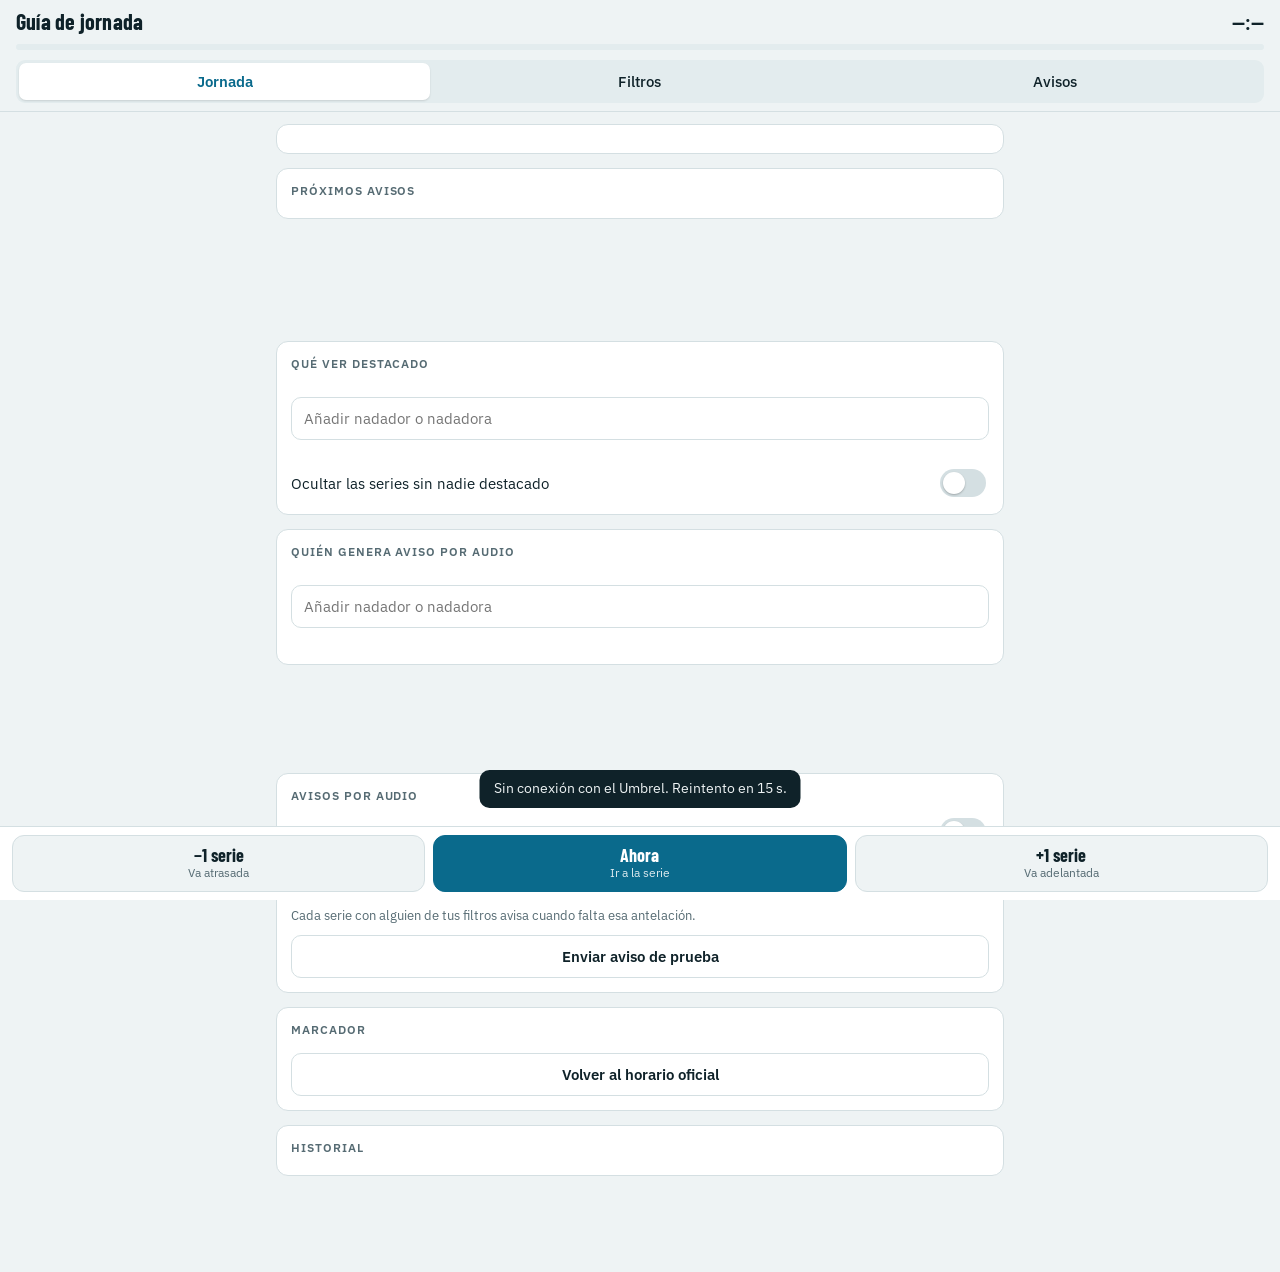
==== marionuevo-guia-natacion/www/index.html @ 73f579c2 "Add Guía de jornada app: live swim meet timeline with spoken alerts via Home Assistant Co-Authored-B" ====
<!doctype html>
<html lang="es">
<head>
<meta charset="utf-8">
<meta name="viewport" content="width=device-width,initial-scale=1,viewport-fit=cover">
<meta name="apple-mobile-web-app-capable" content="yes">
<meta name="theme-color" content="#0a6a8c">
<title>Guía de jornada</title>
<link rel="preconnect" href="https://fonts.googleapis.com">
<link rel="preconnect" href="https://fonts.gstatic.com" crossorigin>
<link rel="stylesheet" href="https://fonts.googleapis.com/css2?family=Barlow+Condensed:wght@500;600;700&family=IBM+Plex+Sans:wght@400;500;600&display=swap">
<style>
/* Línea de tiempo vertical de la jornada; arriba lo que nada ahora, abajo los mandos a mano del pulgar */
:root{
  --bg:#eef3f4; --surface:#ffffff; --ink:#0f2229; --muted:#566b73; --line:#d4dfe2; --chip:#e3ecee;
  --accent:#0a6a8c; --accent-ink:#ffffff;
  --hija:#b97f00; --hija-soft:#fff1c7; --hija-ink:#5c3f00;
  --club:#0d7a5f; --club-soft:#d6efe6; --club-ink:#0a4a3a;
  --filtro:#5a4bc2; --filtro-soft:#e6e3fa; --filtro-ink:#2f2580;
  --now:#c8412c; --now-soft:#fbe3de;
  --display:"Barlow Condensed","Arial Narrow",system-ui,sans-serif;
  --body:"IBM Plex Sans",system-ui,-apple-system,"Segoe UI",sans-serif;
  color-scheme:light;
}
@media (prefers-color-scheme:dark){:root{
  --bg:#0b1619; --surface:#122227; --ink:#e4eef0; --muted:#8ea3aa; --line:#22383e; --chip:#1a2e34;
  --accent:#55b9dc; --accent-ink:#06171d;
  --hija:#f2b632; --hija-soft:#3a2c08; --hija-ink:#ffe3a3;
  --club:#3ccf9f; --club-soft:#0f3a2e; --club-ink:#b5f0dc;
  --filtro:#a99bff; --filtro-soft:#272152; --filtro-ink:#dcd6ff;
  --now:#ff6b55; --now-soft:#3d1a14; color-scheme:dark}}
*{box-sizing:border-box}
html,body{margin:0;background:var(--bg);color:var(--ink);font:15px/1.4 var(--body);-webkit-text-size-adjust:100%}
button{font:inherit;color:inherit}
button:focus-visible,input:focus-visible{outline:2px solid var(--accent);outline-offset:2px}
.num{font-variant-numeric:tabular-nums}

header{position:sticky;top:0;z-index:5;background:var(--bg);
  padding:calc(env(safe-area-inset-top,0px) + 10px) max(16px,env(safe-area-inset-right,0px)) 8px max(16px,env(safe-area-inset-left,0px));
  border-bottom:1px solid var(--line)}
.top{display:flex;justify-content:space-between;align-items:baseline;gap:12px}
.top h1{font:700 22px/1 var(--display);margin:0;letter-spacing:.01em}
.clock{font:600 22px/1 var(--display);font-variant-numeric:tabular-nums}
.sub{display:flex;gap:8px;align-items:center;margin-top:4px;color:var(--muted);font-size:13px;flex-wrap:wrap}
.sim{font:600 11px var(--body);letter-spacing:.06em;text-transform:uppercase;border:1px solid var(--hija);color:var(--hija);border-radius:4px;padding:1px 6px}
.prog{height:6px;border-radius:3px;background:var(--chip);margin-top:8px;overflow:hidden}
.prog i{display:block;height:100%;background:var(--accent);width:0}
.tabs{display:grid;grid-template-columns:repeat(3,1fr);gap:4px;margin-top:10px;background:var(--chip);border-radius:9px;padding:3px}
.tabs button{border:0;background:transparent;padding:8px 0;border-radius:7px;font-weight:500;cursor:pointer}
.tabs button[aria-selected=true]{background:var(--surface);color:var(--accent);font-weight:600;box-shadow:0 1px 2px rgba(0,0,0,.12)}

main{padding:12px max(16px,env(safe-area-inset-right,0px)) calc(96px + env(safe-area-inset-bottom,0px)) max(16px,env(safe-area-inset-left,0px));
  max-width:760px;margin:0 auto;display:grid;gap:14px}
.card{background:var(--surface);border:1px solid var(--line);border-radius:12px;padding:14px}
.label{font:600 12px var(--body);letter-spacing:.08em;text-transform:uppercase;color:var(--muted);margin:0 0 6px}
.now-title{font:700 26px/1.05 var(--display);margin:0}
.now-meta{color:var(--muted);margin-top:2px}
.delay{margin-top:10px;display:flex;gap:10px;align-items:center;justify-content:space-between;flex-wrap:wrap;font-size:14px}
.delay b{font-weight:600}
.link{background:none;border:0;color:var(--accent);padding:0;cursor:pointer;font-weight:500}

.lanes{display:grid;grid-template-columns:repeat(6,minmax(0,1fr));gap:4px;margin-top:10px}
.lane{border-radius:7px;background:var(--chip);padding:5px 4px 6px;min-width:0;text-align:center}
.lane .n{display:block;font:700 13px/1 var(--display);color:var(--muted)}
.lane .who{display:block;font-size:11.5px;line-height:1.2;margin-top:3px;white-space:nowrap;overflow:hidden;text-overflow:ellipsis}
.lane.empty .who{color:var(--muted)}
.lane.hija{background:var(--hija-soft);color:var(--hija-ink);box-shadow:inset 0 0 0 2px var(--hija)}
.lane.club{background:var(--club-soft);color:var(--club-ink)}
.lane.filtro{background:var(--filtro-soft);color:var(--filtro-ink)}
.lane.hija .n,.lane.club .n,.lane.filtro .n{color:inherit}

.next{display:grid;gap:6px}
.nx{display:grid;grid-template-columns:auto 1fr auto;gap:10px;align-items:center;padding:8px 10px;border-radius:9px;background:var(--chip);border:0;text-align:left;cursor:pointer;width:100%}
.nx .eta{font:700 20px/1 var(--display);font-variant-numeric:tabular-nums;min-width:52px}
.nx .what{min-width:0}
.nx .what b{display:block;font-weight:600}
.nx .what span{display:block;color:var(--muted);font-size:13px;white-space:nowrap;overflow:hidden;text-overflow:ellipsis}
.nx .at{color:var(--muted);font-size:13px}
.nx.hija{background:var(--hija-soft);color:var(--hija-ink)}
.nx.hija .what span,.nx.hija .at{color:inherit;opacity:.8}

.event{background:var(--surface);border:1px solid var(--line);border-radius:12px;overflow:hidden}
.ev-head{display:flex;justify-content:space-between;align-items:baseline;gap:10px;padding:10px 12px;border-bottom:1px solid var(--line)}
.ev-head h3{margin:0;font:700 19px/1.1 var(--display)}
.ev-head h3 .p{color:var(--accent);margin-right:6px}
.ev-head .t{color:var(--muted);font-size:13px;white-space:nowrap}
.dots{display:flex;gap:4px;margin-top:3px}
.dot{font-size:11px;font-weight:600;border-radius:999px;padding:1px 7px}
.dot.hija{background:var(--hija-soft);color:var(--hija-ink)}
.dot.club{background:var(--club-soft);color:var(--club-ink)}
.dot.filtro{background:var(--filtro-soft);color:var(--filtro-ink)}
.heat{display:block;width:100%;text-align:left;border:0;background:none;padding:9px 12px;border-top:1px solid var(--line);cursor:pointer;position:relative}
.ev-body .heat:first-child,.ev-body .gap:first-child{border-top:0}
.heat .row{display:flex;justify-content:space-between;align-items:baseline;gap:8px}
.heat .hs{font:600 16px var(--display);font-variant-numeric:tabular-nums}
.heat .ht{color:var(--muted);font-size:13px;font-variant-numeric:tabular-nums}
.heat.past{opacity:.45}
.heat.current{background:var(--now-soft);box-shadow:inset 4px 0 0 var(--now)}
.pill{font:600 11px var(--body);letter-spacing:.06em;text-transform:uppercase;background:var(--now);color:#fff;border-radius:4px;padding:1px 6px;margin-left:6px;vertical-align:2px}
.bell{width:13px;height:13px;vertical-align:-1px;margin-left:5px;fill:currentColor;color:var(--muted)}
.bell.sent{color:var(--club)}
.names{margin-top:6px;display:grid;gap:2px;font-size:13.5px}
.names .h{color:var(--hija-ink);font-weight:600}
.names .c{color:var(--club-ink)}
.names .f{color:var(--filtro-ink)}
.detail{padding:0 12px 12px;border-top:0}
.detail table{width:100%;border-collapse:collapse;font-size:13.5px;font-variant-numeric:tabular-nums}
.detail td{padding:5px 4px;border-top:1px solid var(--line);vertical-align:top}
.detail td:first-child{font:700 15px var(--display);width:24px;color:var(--muted)}
.detail td.m{text-align:right;color:var(--muted);white-space:nowrap}
.detail .club{color:var(--muted);font-size:12px}
.btn{border:1px solid var(--line);background:var(--surface);border-radius:10px;padding:10px 14px;font-weight:600;cursor:pointer}
.btn.primary{background:var(--now);border-color:var(--now);color:#fff}
.btn.block{width:100%;margin-top:10px}
.gap{display:block;width:100%;text-align:left;border:0;border-top:1px solid var(--line);background:none;color:var(--muted);padding:8px 12px;font-size:13px;cursor:pointer}

.dock{position:fixed;left:0;right:0;bottom:0;z-index:6;background:var(--surface);border-top:1px solid var(--line);
  padding:8px max(12px,env(safe-area-inset-right,0px)) calc(8px + env(safe-area-inset-bottom,0px)) max(12px,env(safe-area-inset-left,0px));
  display:grid;grid-template-columns:1fr 1fr 1fr;gap:8px}
.dock button{border:1px solid var(--line);background:var(--bg);border-radius:12px;padding:10px 4px;cursor:pointer;display:grid;gap:1px;justify-items:center}
.dock b{font:700 18px/1 var(--display)}
.dock span{font-size:11.5px;color:var(--muted)}
.dock .go{background:var(--accent);border-color:var(--accent);color:var(--accent-ink)}
.dock .go span{color:var(--accent-ink);opacity:.85}

.chips{display:flex;flex-wrap:wrap;gap:6px}
.chip{border:1px solid var(--line);background:var(--surface);border-radius:999px;padding:6px 11px;font-size:13.5px;cursor:pointer}
.chip[aria-pressed=true]{background:var(--filtro);border-color:var(--filtro);color:#fff}
.chip.lock{cursor:default}
.chip.lock.hija{background:var(--hija-soft);border-color:var(--hija);color:var(--hija-ink)}
.chip.lock.club{background:var(--club-soft);border-color:var(--club);color:var(--club-ink)}
.chip small{opacity:.75;margin-left:4px}
.search{width:100%;font:inherit;border:1px solid var(--line);border-radius:10px;padding:10px 12px;background:var(--surface);color:var(--ink);margin-top:10px}
.results{display:grid;gap:2px;margin-top:6px}
.results button{border:0;background:var(--chip);border-radius:8px;padding:8px 10px;text-align:left;cursor:pointer}
.results small{color:var(--muted)}
.toggle{display:flex;justify-content:space-between;align-items:center;gap:12px;margin-top:12px}
.switch{appearance:none;width:46px;height:28px;border-radius:14px;background:var(--line);position:relative;cursor:pointer;flex:none;transition:background .15s}
.switch::after{content:"";position:absolute;top:3px;left:3px;width:22px;height:22px;border-radius:50%;background:#fff;transition:transform .15s;box-shadow:0 1px 2px rgba(0,0,0,.25)}
.switch:checked{background:var(--club)}
.switch:checked::after{transform:translateX(18px)}
.stepper{display:flex;align-items:center;gap:10px}
.stepper button{width:38px;height:38px;border-radius:10px;border:1px solid var(--line);background:var(--surface);font-weight:700;cursor:pointer}
.stepper b{font:700 22px var(--display);min-width:56px;text-align:center}
.hist{display:grid;gap:6px;font-size:13.5px}
.hist div{display:grid;grid-template-columns:auto 1fr;gap:10px}
.hist time{color:var(--muted);font-variant-numeric:tabular-nums}
.hint{color:var(--muted);font-size:13px;margin:8px 0 0}
.toast{position:fixed;left:50%;bottom:calc(92px + env(safe-area-inset-bottom,0px));transform:translateX(-50%);background:var(--ink);color:var(--bg);padding:9px 14px;border-radius:10px;font-size:14px;z-index:9;max-width:calc(100% - 32px)}
@media (prefers-reduced-motion:reduce){*{transition:none!important;scroll-behavior:auto!important}}
</style>
</head>
<body>
<header>
  <div class="top"><h1>Guía de jornada</h1><div class="clock" id="clock">--:--</div></div>
  <div class="sub"><span id="jname"></span><span class="sim" id="sim" hidden>Simulado</span></div>
  <div class="prog" aria-hidden="true"><i id="prog"></i></div>
  <div class="tabs" role="tablist">
    <button role="tab" data-tab="jornada" aria-selected="true">Jornada</button>
    <button role="tab" data-tab="filtros" aria-selected="false">Filtros</button>
    <button role="tab" data-tab="avisos" aria-selected="false">Avisos</button>
  </div>
</header>

<main id="v-jornada">
  <section class="card" id="nowcard"></section>
  <section class="card"><p class="label">Próximos avisos</p><div class="next" id="next"></div></section>
  <div id="timeline" style="display:grid;gap:12px"></div>
</main>

<main id="v-filtros" hidden>
  <section class="card">
    <p class="label">Qué ver destacado</p>
    <div class="chips" id="ver-fijos"></div>
    <div class="chips" id="ver-clubes" style="margin-top:10px"></div>
    <input class="search" id="ver-q" type="search" placeholder="Añadir nadador o nadadora" autocomplete="off">
    <div class="results" id="ver-res"></div>
    <div class="chips" id="ver-nad" style="margin-top:8px"></div>
    <label class="toggle"><span>Ocultar las series sin nadie destacado</span><input type="checkbox" class="switch" id="ver-solo"></label>
  </section>
  <section class="card">
    <p class="label">Quién genera aviso por audio</p>
    <div class="chips" id="av-fijos"></div>
    <div class="chips" id="av-clubes" style="margin-top:10px"></div>
    <input class="search" id="av-q" type="search" placeholder="Añadir nadador o nadadora" autocomplete="off">
    <div class="results" id="av-res"></div>
    <div class="chips" id="av-nad" style="margin-top:8px"></div>
    <p class="hint" id="fijos-hint"></p>
  </section>
</main>

<main id="v-avisos" hidden>
  <section class="card">
    <p class="label">Avisos por audio</p>
    <label class="toggle"><span>Avisos activos</span><input type="checkbox" class="switch" id="activos"></label>
    <div class="toggle"><span>Antelación</span>
      <div class="stepper"><button id="ant-m" aria-label="Menos antelación">−</button><b id="ant">3 min</b><button id="ant-p" aria-label="Más antelación">+</button></div></div>
    <p class="hint">Cada serie con alguien de tus filtros avisa cuando falta esa antelación. <span id="previo-hint"></span></p>
    <button class="btn block" id="test">Enviar aviso de prueba</button>
  </section>
  <section class="card">
    <p class="label">Marcador</p>
    <div id="anchorinfo"></div>
    <button class="btn block" id="oficial">Volver al horario oficial</button>
  </section>
  <section class="card"><p class="label">Historial</p><div class="hist" id="hist"></div></section>
</main>

<nav class="dock" id="dock">
  <button id="back"><b>−1 serie</b><span>Va atrasada</span></button>
  <button id="goto" class="go"><b>Ahora</b><span>Ir a la serie</span></button>
  <button id="fwd"><b>+1 serie</b><span>Va adelantada</span></button>
</nav>
<div class="toast" id="toast" hidden></div>

<script>
const $ = s => document.querySelector(s);
const esc = s => String(s ?? '').replace(/[&<>"]/g, c => ({'&':'&amp;','<':'&lt;','>':'&gt;','"':'&quot;'}[c]));
const norm = s => s.normalize('NFD').replace(/[̀-ͯ]/g,'').toLowerCase();
const TZ = 'Atlantic/Canary';
const hm = ms => new Date(ms).toLocaleTimeString('es-ES',{hour:'2-digit',minute:'2-digit',timeZone:TZ});
const hms = ms => new Date(ms).toLocaleTimeString('es-ES',{hour:'2-digit',minute:'2-digit',second:'2-digit',timeZone:TZ});
const SEXO = {F:'fem.', M:'masc.'};
const ORD = {hija:0, club:1, filtro:2};
const BELL = '<svg class="bell" viewBox="0 0 16 16" aria-hidden="true"><path d="M8 1.5a4.5 4.5 0 0 0-4.5 4.5v3L2 11v1h12v-1l-1.5-2V6A4.5 4.5 0 0 0 8 1.5zM6.2 13.2a1.8 1.8 0 0 0 3.6 0z"/></svg>';

let S = null, skew = 0, flat = [], open = new Set(), expanded = new Set(), tab = 'jornada', lastCur = null;
let filtros = {ver:{clubes:[],nadadores:[],solo_interes:true}, avisar:{clubes:[],nadadores:[]}};

function toast(t){ const el=$('#toast'); el.textContent=t; el.hidden=false; clearTimeout(toast.h); toast.h=setTimeout(()=>el.hidden=true,2600); }
const now = () => Date.now() + skew;

async function api(path, body){
  const r = await fetch(path, body ? {method:'POST', headers:{'Content-Type':'application/json'}, body:JSON.stringify(body)} : {});
  if (!r.ok) throw new Error(r.status);
  return r.json();
}
async function load(body, path){
  try { apply(await api(path || 'api/estado', body)); }
  catch(e){ toast('Sin conexión con el Umbrel. Reintento en 15 s.'); }
}
function apply(d){
  if (d.error) { $('#timeline').innerHTML = `<div class="card">${esc(d.error)}</div>`; return; }
  S = d; skew = d.ahora - Date.now();
  filtros = {ver:{clubes:[],nadadores:[],solo_interes:true,...(d.filtros.ver||{})}, avisar:{clubes:[],nadadores:[],...(d.filtros.avisar||{})}};
  flat = [];
  d.pruebas.forEach(p => p.series.forEach(s => flat.push({p, s, i: flat.length})));
  $('#jname').textContent = d.jornada.nombre;
  $('#sim').hidden = !d.jornada.simulado;
  renderAll();
}

const clubAlias = c => S.alias_clubes[c] || c;
function motivo(x, para){
  if (x.nombre === S.destacada.nombre) return 'hija';
  if (x.club === S.club_destacado) return 'club';
  const f = filtros[para];
  if (f.clubes.includes(x.club) || f.nadadores.includes(x.nombre)) return 'filtro';
  return '';
}
const interest = (s, para) => Object.entries(s.calles).map(([c,x]) => [c,x,motivo(x,para)]).filter(e => e[2]);
function curIndex(){
  const t = now(); let c = -1;
  S.inicios.forEach((x,i) => { if (x <= t) c = i; });
  return c;
}
const nameOf = x => x.nombre === S.destacada.nombre ? (S.destacada.alias || S.cortos[x.nombre]) : S.cortos[x.nombre];
const surname = x => { const n = nameOf(x); return x.nombre === S.destacada.nombre ? n : n.split(' ').slice(1).join(' ') || n; };

function lanesHTML(s, para){
  let h = '';
  for (let c = 1; c <= (S.jornada.calles || 6); c++){
    const x = s.calles[c];
    if (!x) { h += `<div class="lane empty"><span class="n">${c}</span><span class="who">—</span></div>`; continue; }
    h += `<div class="lane ${motivo(x,para)}"><span class="n">${c}</span><span class="who">${esc(surname(x))}</span></div>`;
  }
  return `<div class="lanes">${h}</div>`;
}

function renderNow(){
  const c = curIndex(), t = now(), total = flat.length;
  $('#prog').style.width = `${Math.max(0, c + 1) / total * 100}%`;
  const off = c >= 0 ? Math.round((S.inicios[c] - S.oficial[c]) / 60000) : 0;
  let html;
  if (c < 0) {
    const mins = Math.round((S.inicios[0] - t) / 60000);
    html = `<p class="label">Antes de empezar</p><p class="now-title">Empieza a las ${hm(S.inicios[0])}</p>
      <div class="now-meta">${mins > 90 ? `Faltan ${Math.floor(mins/60)} h ${mins%60} min` : `Faltan ${mins} min`} · ${S.pruebas.length} pruebas, ${total} series</div>`;
  } else {
    const {p, s} = flat[c];
    const fin = c + 1 < total ? S.inicios[c+1] : S.inicios[c] + s.duracion_s * 1000;
    const pct = Math.min(100, Math.max(0, (t - S.inicios[c]) / (fin - S.inicios[c]) * 100));
    html = `<p class="label">Nadando ahora</p>
      <p class="now-title">Prueba ${p.n} de ${S.pruebas.length} · Serie ${s.n} de ${p.series.length}</p>
      <div class="now-meta">${esc(p.nombre)} ${SEXO[p.sexo]} · desde las ${hm(S.inicios[c])}</div>
      <div class="prog"><i style="width:${pct}%;background:var(--now)"></i></div>
      ${lanesHTML(s,'ver')}`;
  }
  const estado = !S.ancla ? 'Horario oficial, sin ajustar' : off === 0 ? 'En hora con el horario oficial' :
    off > 0 ? `<b>${off} min</b> por detrás del horario oficial` : `<b>${-off} min</b> por delante del horario oficial`;
  html += `<div class="delay"><span>${estado}</span>${S.ancla ? '<button class="link" data-oficial>Volver al oficial</button>' : ''}</div>`;
  $('#nowcard').innerHTML = html;
  $('#clock').textContent = hms(t);
}

function renderNext(){
  const c = curIndex(), t = now(), rows = [];
  for (let i = Math.max(0, c + 1); i < flat.length && rows.length < 4; i++){
    const {p, s} = flat[i]; const it = interest(s, 'avisar');
    if (!it.length) continue;
    const hija = it.some(e => e[2] === 'hija');
    const mins = Math.max(0, Math.round((S.inicios[i] - t) / 60000));
    const who = it.sort((a,b) => ORD[a[2]] - ORD[b[2]]).map(([cl,x]) => `${esc(nameOf(x))} (${cl})`).join(', ');
    rows.push(`<button class="nx ${hija?'hija':''}" data-jump="${i}"><span class="eta">${mins >= 60 ? Math.floor(mins/60)+'h'+String(mins%60).padStart(2,'0') : mins+' min'}</span>
      <span class="what"><b>P${p.n} · S${s.n}/${p.series.length} · ${esc(p.nombre)}</b><span>${who}</span></span><span class="at">${hm(S.inicios[i])}</span></button>`);
  }
  $('#next').innerHTML = rows.join('') || '<p class="hint" style="margin:0">No quedan series con avisos.</p>';
}

function heatHTML(i, c){
  const {p, s} = flat[i];
  const st = i < c ? 'past' : i === c ? 'current' : '';
  const itv = interest(s, 'ver'), ita = interest(s, 'avisar');
  const sent = S.avisados[`P${p.n}S${s.n}`];
  const bell = ita.length ? BELL.replace('class="bell"', `class="bell${sent?' sent':''}"`) : '';
  const names = itv.length ? `<div class="names">${itv.sort((a,b) => ORD[a[2]] - ORD[b[2]]).map(([cl,x,m]) =>
    `<div class="${m==='hija'?'h':m==='club'?'c':'f'}">Calle ${cl} · ${esc(nameOf(x))} · <span class="num">${esc(x.marca)}</span>${m==='filtro'?' · '+esc(clubAlias(x.club)):''}</div>`).join('')}</div>` : '';
  let h = `<button class="heat ${st}" data-heat="${i}" id="h${i}" aria-expanded="${open.has(i)}">
    <div class="row"><span class="hs">Serie ${s.n}/${p.series.length}${i===c?'<span class="pill">Ahora</span>':''}${bell}</span><span class="ht">${hm(S.inicios[i])}</span></div>
    ${lanesHTML(s,'ver')}${names}</button>`;
  if (open.has(i)) {
    h += `<div class="detail"><table>${Object.entries(s.calles).map(([cl,x]) =>
      `<tr><td>${cl}</td><td>${esc(S.cortos[x.nombre])} <span class="club">· ${x.año} · ${esc(clubAlias(x.club))}</span></td><td class="m">${esc(x.marca)}</td></tr>`).join('')}</table>
      ${i !== c ? `<button class="btn primary block" data-anchor="${i}">Esta serie está nadando ahora</button>` : ''}</div>`;
  }
  return h;
}

function renderTimeline(){
  const c = curIndex(); const solo = filtros.ver.solo_interes; let out = '';
  S.pruebas.forEach(p => {
    const idx = flat.filter(f => f.p === p).map(f => f.i);
    const first = idx[0], last = idx[idx.length-1];
    const fin = last + 1 < flat.length ? S.inicios[last+1] - (p.pausa_s||0)*1000 : S.inicios[last] + p.series[p.series.length-1].duracion_s*1000;
    const cnt = {hija:0, club:0, filtro:0};
    p.series.forEach(s => interest(s,'ver').forEach(e => cnt[e[2]]++));
    const dots = (cnt.hija ? `<span class="dot hija">${esc(S.destacada.alias||'')}</span>` : '') +
      (cnt.club ? `<span class="dot club">${esc(clubAlias(S.club_destacado))} ${cnt.club}</span>` : '') +
      (cnt.filtro ? `<span class="dot filtro">Filtros ${cnt.filtro}</span>` : '');
    let body = '', run = [];
    const flush = () => {
      if (!run.length) return;
      const key = `${p.n}:${run[0]}`;
      if (expanded.has(key)) run.forEach(i => body += heatHTML(i, c));
      else body += `<button class="gap" data-expand="${key}" data-run="${run.join(',')}">${run.length === 1 ? `Serie ${flat[run[0]].s.n}` : `Series ${flat[run[0]].s.n}–${flat[run[run.length-1]].s.n}`} sin nadie destacado · ${hm(S.inicios[run[0]])}</button>`;
      run = [];
    };
    idx.forEach(i => {
      const hasInt = interest(flat[i].s,'ver').length > 0;
      if (hasInt || i === c || !solo) { flush(); body += heatHTML(i, c); }
      else run.push(i);
    });
    flush();
    out += `<section class="event" id="ev${p.n}"><div class="ev-head"><div><h3><span class="p">P${p.n}/${S.pruebas.length}</span>${esc(p.nombre)} ${SEXO[p.sexo]}</h3>${dots?`<div class="dots">${dots}</div>`:''}</div>
      <span class="t num">${hm(S.inicios[first])}–${hm(fin)}</span></div><div class="ev-body">${body}</div></section>`;
  });
  $('#timeline').innerHTML = out;
}

function chipsFor(para){
  const fijos = `<span class="chip lock hija">${esc(S.destacada.alias || '')} · siempre</span><span class="chip lock club">${esc(clubAlias(S.club_destacado))} · siempre</span>`;
  const pre = para === 'ver' ? 'ver' : 'av';
  $(`#${pre}-fijos`).innerHTML = fijos;
  const clubs = [...new Set(flat.flatMap(f => Object.values(f.s.calles).map(x => x.club)))].filter(c => c !== S.club_destacado).sort((a,b)=>clubAlias(a).localeCompare(clubAlias(b),'es'));
  $(`#${pre}-clubes`).innerHTML = clubs.map(c => `<button class="chip" data-para="${para}" data-club="${esc(c)}" aria-pressed="${filtros[para].clubes.includes(c)}">${esc(clubAlias(c))}</button>`).join('');
  $(`#${pre}-nad`).innerHTML = filtros[para].nadadores.map(n => `<button class="chip" aria-pressed="true" data-para="${para}" data-del="${esc(n)}" title="Quitar">${esc(S.cortos[n]||n)} ×</button>`).join('');
  if (para === 'ver') $('#ver-solo').checked = !!filtros.ver.solo_interes;
}
function renderFiltros(){
  chipsFor('ver'); chipsFor('avisar');
  $('#fijos-hint').textContent = `${S.destacada.alias || ''} y ${clubAlias(S.club_destacado)} siempre están en los dos grupos.`;
  $('#previo-hint').textContent = `${S.destacada.alias || ''} tiene además un aviso previo unos minutos antes.`;
}
function renderAvisos(){
  $('#activos').checked = S.avisos_activos;
  $('#ant').textContent = `${S.antelacion_min} min`;
  const c = curIndex();
  $('#anchorinfo').innerHTML = S.ancla ? `<p style="margin:0">Recolocado a las ${hm(S.ancla.t)}: en ese momento nadaba la prueba ${flat[S.ancla.i].p.n}, serie ${flat[S.ancla.i].s.n}. Desde ahí se reestima todo.</p>` :
    `<p style="margin:0">Sin ajustes: se sigue el horario oficial desde las ${hm(S.oficial[0])}.</p>`;
  $('#hist').innerHTML = S.historial.map(h => `<div><time>${hm(h.t)}</time><span>${esc(h.texto)}</span></div>`).join('') || '<p class="hint" style="margin:0">Todavía no hay avisos.</p>';
}
function renderAll(){ renderNow(); renderNext(); renderTimeline(); renderFiltros(); renderAvisos(); }

let saveT;
function saveFiltros(){ clearTimeout(saveT); saveT = setTimeout(() => load(filtros, 'api/filtros'), 400); renderAll(); }
function searchList(para, q){
  const pre = para === 'ver' ? 'ver' : 'av';
  if (q.length < 2) { $(`#${pre}-res`).innerHTML = ''; return; }
  const seen = new Map();
  flat.forEach(f => Object.values(f.s.calles).forEach(x => { if (norm(x.nombre).includes(norm(q)) && !seen.has(x.nombre)) seen.set(x.nombre, x); }));
  $(`#${pre}-res`).innerHTML = [...seen.values()].slice(0, 8).map(x =>
    `<button data-para="${para}" data-add="${esc(x.nombre)}">${esc(S.cortos[x.nombre])} <small>· ${x.año} · ${esc(clubAlias(x.club))}</small></button>`).join('') || '<p class="hint" style="margin:0">Nadie con ese nombre.</p>';
}

function scrollToCurrent(smooth=true){
  const c = curIndex(); const el = c >= 0 ? $(`#h${c}`) : $('#ev1');
  if (el) el.scrollIntoView({behavior: smooth ? 'smooth' : 'auto', block: 'center'});
}
async function anchor(body, msg){ await load(body, 'api/ancla'); toast(msg); }

document.addEventListener('click', e => {
  const t = e.target.closest('button'); if (!t) return;
  if (t.dataset.tab) {
    tab = t.dataset.tab;
    document.querySelectorAll('.tabs button').forEach(b => b.setAttribute('aria-selected', b === t));
    ['jornada','filtros','avisos'].forEach(v => $(`#v-${v}`).hidden = v !== tab);
    $('#dock').hidden = tab !== 'jornada';
    if (tab === 'jornada') scrollToCurrent(false); else window.scrollTo(0,0);
  }
  else if (t.dataset.heat) { const i = +t.dataset.heat; open.has(i) ? open.delete(i) : open.add(i); renderTimeline(); }
  else if (t.dataset.anchor) { const i = +t.dataset.anchor; open.delete(i); anchor({i}, `Recolocado: nada ahora la prueba ${flat[i].p.n}, serie ${flat[i].s.n}`); }
  else if (t.dataset.expand) { expanded.add(t.dataset.expand); renderTimeline(); }
  else if (t.dataset.jump) { const i = +t.dataset.jump; open.add(i); expanded.add(`${flat[i].p.n}:${i}`); renderTimeline(); $(`#h${i}`)?.scrollIntoView({behavior:'smooth',block:'center'}); }
  else if (t.dataset.oficial !== undefined || t.id === 'oficial') anchor({oficial:true}, 'De vuelta al horario oficial');
  else if (t.id === 'back') anchor({delta:-1}, 'Marcador una serie atrás');
  else if (t.id === 'fwd') anchor({delta:1}, 'Marcador una serie adelante');
  else if (t.id === 'goto') scrollToCurrent();
  else if (t.dataset.club) { const f = filtros[t.dataset.para].clubes, c = t.dataset.club; f.includes(c) ? f.splice(f.indexOf(c),1) : f.push(c); saveFiltros(); }
  else if (t.dataset.add) { const f = filtros[t.dataset.para].nadadores; if (!f.includes(t.dataset.add)) f.push(t.dataset.add); const pre = t.dataset.para==='ver'?'ver':'av'; $(`#${pre}-q`).value=''; $(`#${pre}-res`).innerHTML=''; saveFiltros(); }
  else if (t.dataset.del) { const f = filtros[t.dataset.para].nadadores; f.splice(f.indexOf(t.dataset.del),1); saveFiltros(); }
  else if (t.id === 'ant-m' || t.id === 'ant-p') load({antelacion_min: S.antelacion_min + (t.id==='ant-p'?1:-1)}, 'api/ajustes');
  else if (t.id === 'test') { load({}, 'api/prueba'); toast('Aviso de prueba enviado'); }
});
$('#ver-q').addEventListener('input', e => searchList('ver', e.target.value.trim()));
$('#av-q').addEventListener('input', e => searchList('avisar', e.target.value.trim()));
$('#ver-solo').addEventListener('change', e => { filtros.ver.solo_interes = e.target.checked; saveFiltros(); });
$('#activos').addEventListener('change', e => { load({avisos_activos: e.target.checked}, 'api/ajustes'); toast(e.target.checked ? 'Avisos activados' : 'Avisos silenciados'); });

setInterval(() => {
  if (!S) return;
  const c = curIndex();
  renderNow();
  if (c !== lastCur) { lastCur = c; renderNext(); renderTimeline(); }
}, 1000);
setInterval(() => { if (!document.hidden) load(); }, 15000);
document.addEventListener('visibilitychange', () => { if (!document.hidden) load(); });
load().then(() => { lastCur = S ? curIndex() : null; scrollToCurrent(false); });
</script>
</body>
</html>
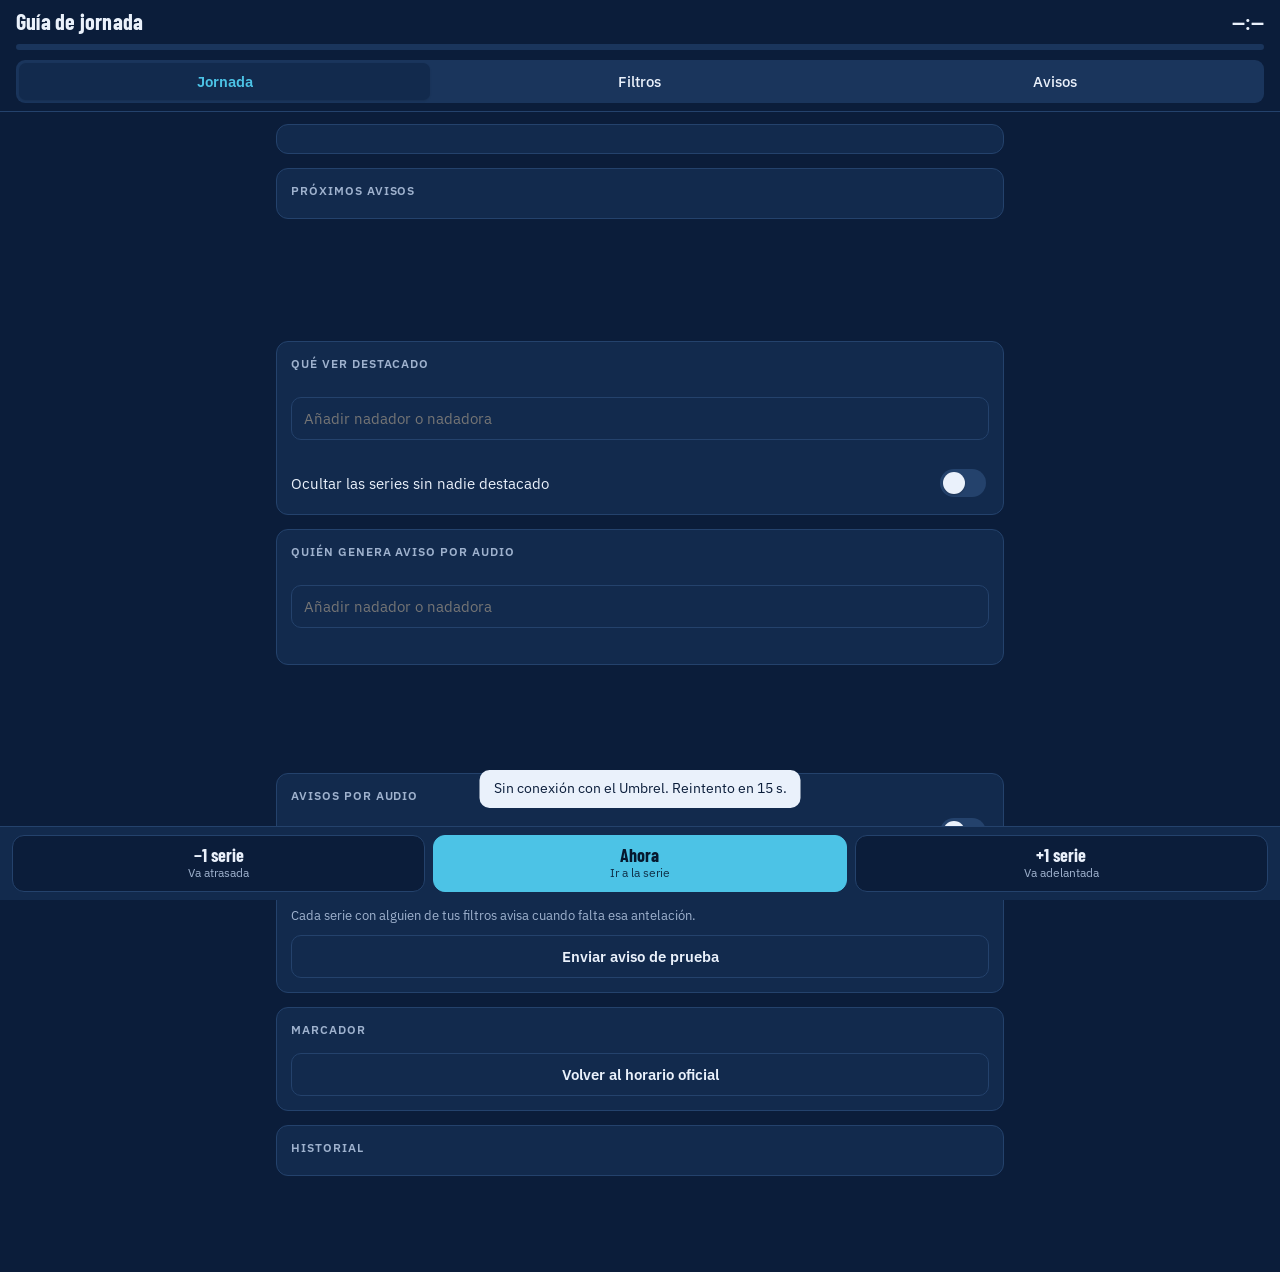
==== commit acd5ab5f: "Guía de jornada 1.0.1: navy background, violet for the highlighted club Co-Authored-By: Claude Opus " ====
--- a/marionuevo-guia-natacion/www/index.html
+++ b/marionuevo-guia-natacion/www/index.html
@@ -4,31 +4,25 @@
 <meta charset="utf-8">
 <meta name="viewport" content="width=device-width,initial-scale=1,viewport-fit=cover">
 <meta name="apple-mobile-web-app-capable" content="yes">
-<meta name="theme-color" content="#0a6a8c">
+<meta name="theme-color" content="#0b1d3a">
 <title>Guía de jornada</title>
 <link rel="preconnect" href="https://fonts.googleapis.com">
 <link rel="preconnect" href="https://fonts.gstatic.com" crossorigin>
 <link rel="stylesheet" href="https://fonts.googleapis.com/css2?family=Barlow+Condensed:wght@500;600;700&family=IBM+Plex+Sans:wght@400;500;600&display=swap">
 <style>
-/* Línea de tiempo vertical de la jornada; arriba lo que nada ahora, abajo los mandos a mano del pulgar */
+/* Línea de tiempo vertical de la jornada; arriba lo que nada ahora, abajo los mandos a mano del pulgar.
+   Un solo tema: fondo azul marino; la nadadora destacada en dorado, el club destacado en violeta y el resto de filtros en verde agua */
 :root{
-  --bg:#eef3f4; --surface:#ffffff; --ink:#0f2229; --muted:#566b73; --line:#d4dfe2; --chip:#e3ecee;
-  --accent:#0a6a8c; --accent-ink:#ffffff;
-  --hija:#b97f00; --hija-soft:#fff1c7; --hija-ink:#5c3f00;
-  --club:#0d7a5f; --club-soft:#d6efe6; --club-ink:#0a4a3a;
-  --filtro:#5a4bc2; --filtro-soft:#e6e3fa; --filtro-ink:#2f2580;
-  --now:#c8412c; --now-soft:#fbe3de;
+  --bg:#0b1d3a; --surface:#122a4d; --ink:#eaf1fb; --muted:#9fb2ce; --line:#24426c; --chip:#1a355c;
+  --accent:#4cc3e6; --accent-ink:#06182e;
+  --hija:#f2b632; --hija-soft:#4a3a10; --hija-ink:#ffe3a3;
+  --club:#9a6bff; --club-soft:#36286b; --club-ink:#e6dcff;
+  --filtro:#2bbf9a; --filtro-soft:#103f45; --filtro-ink:#b8f2e2;
+  --now:#ff6b55; --now-soft:#40203a;
   --display:"Barlow Condensed","Arial Narrow",system-ui,sans-serif;
   --body:"IBM Plex Sans",system-ui,-apple-system,"Segoe UI",sans-serif;
-  color-scheme:light;
-}
-@media (prefers-color-scheme:dark){:root{
-  --bg:#0b1619; --surface:#122227; --ink:#e4eef0; --muted:#8ea3aa; --line:#22383e; --chip:#1a2e34;
-  --accent:#55b9dc; --accent-ink:#06171d;
-  --hija:#f2b632; --hija-soft:#3a2c08; --hija-ink:#ffe3a3;
-  --club:#3ccf9f; --club-soft:#0f3a2e; --club-ink:#b5f0dc;
-  --filtro:#a99bff; --filtro-soft:#272152; --filtro-ink:#dcd6ff;
-  --now:#ff6b55; --now-soft:#3d1a14; color-scheme:dark}}
+  color-scheme:dark;
+}
 *{box-sizing:border-box}
 html,body{margin:0;background:var(--bg);color:var(--ink);font:15px/1.4 var(--body);-webkit-text-size-adjust:100%}
 button{font:inherit;color:inherit}
@@ -98,7 +92,7 @@
 .heat.current{background:var(--now-soft);box-shadow:inset 4px 0 0 var(--now)}
 .pill{font:600 11px var(--body);letter-spacing:.06em;text-transform:uppercase;background:var(--now);color:#fff;border-radius:4px;padding:1px 6px;margin-left:6px;vertical-align:2px}
 .bell{width:13px;height:13px;vertical-align:-1px;margin-left:5px;fill:currentColor;color:var(--muted)}
-.bell.sent{color:var(--club)}
+.bell.sent{color:var(--accent)}
 .names{margin-top:6px;display:grid;gap:2px;font-size:13.5px}
 .names .h{color:var(--hija-ink);font-weight:600}
 .names .c{color:var(--club-ink)}
@@ -125,7 +119,7 @@
 
 .chips{display:flex;flex-wrap:wrap;gap:6px}
 .chip{border:1px solid var(--line);background:var(--surface);border-radius:999px;padding:6px 11px;font-size:13.5px;cursor:pointer}
-.chip[aria-pressed=true]{background:var(--filtro);border-color:var(--filtro);color:#fff}
+.chip[aria-pressed=true]{background:var(--filtro);border-color:var(--filtro);color:var(--accent-ink)}
 .chip.lock{cursor:default}
 .chip.lock.hija{background:var(--hija-soft);border-color:var(--hija);color:var(--hija-ink)}
 .chip.lock.club{background:var(--club-soft);border-color:var(--club);color:var(--club-ink)}
@@ -136,8 +130,8 @@
 .results small{color:var(--muted)}
 .toggle{display:flex;justify-content:space-between;align-items:center;gap:12px;margin-top:12px}
 .switch{appearance:none;width:46px;height:28px;border-radius:14px;background:var(--line);position:relative;cursor:pointer;flex:none;transition:background .15s}
-.switch::after{content:"";position:absolute;top:3px;left:3px;width:22px;height:22px;border-radius:50%;background:#fff;transition:transform .15s;box-shadow:0 1px 2px rgba(0,0,0,.25)}
-.switch:checked{background:var(--club)}
+.switch::after{content:"";position:absolute;top:3px;left:3px;width:22px;height:22px;border-radius:50%;background:var(--ink);transition:transform .15s;box-shadow:0 1px 2px rgba(0,0,0,.25)}
+.switch:checked{background:var(--accent)}
 .switch:checked::after{transform:translateX(18px)}
 .stepper{display:flex;align-items:center;gap:10px}
 .stepper button{width:38px;height:38px;border-radius:10px;border:1px solid var(--line);background:var(--surface);font-weight:700;cursor:pointer}
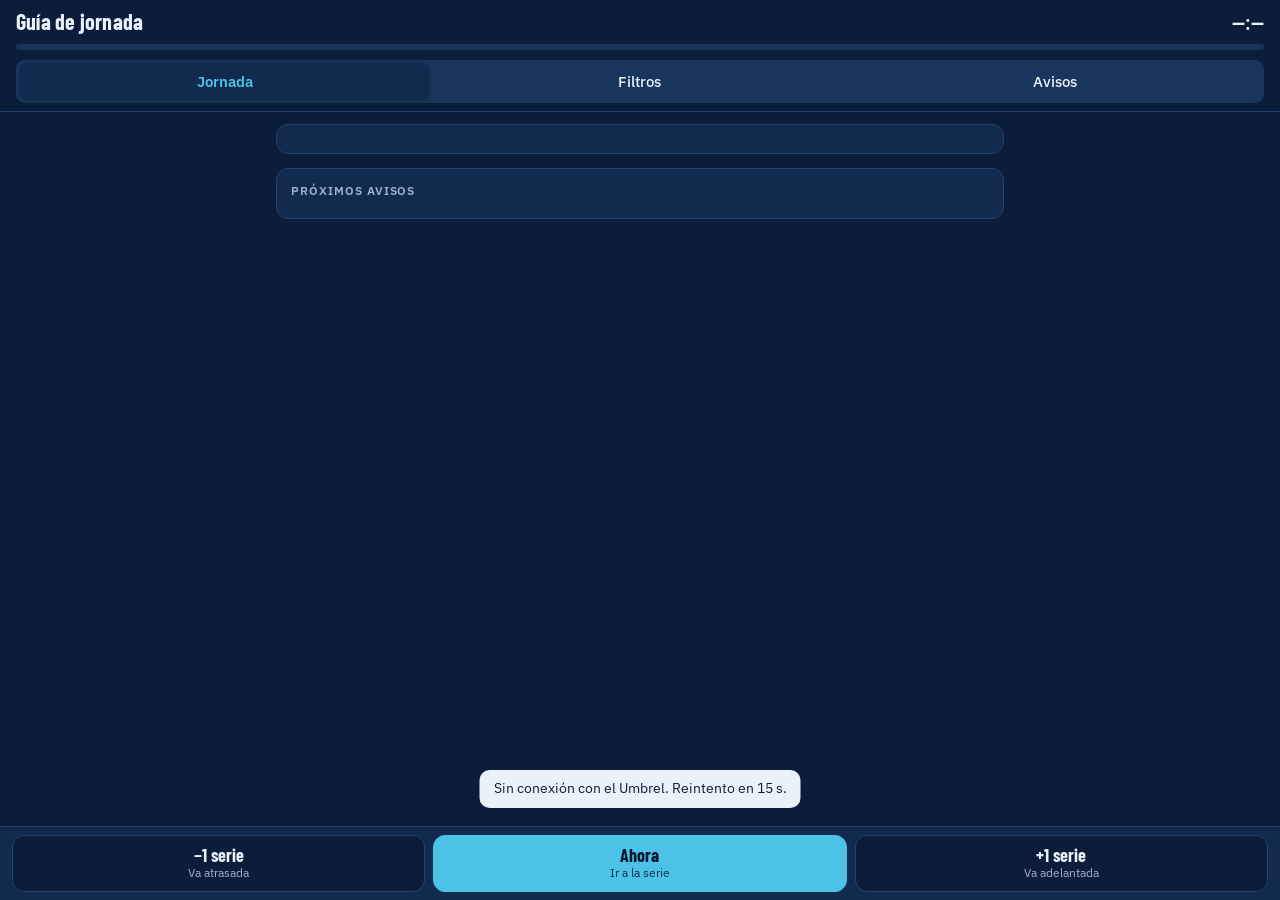
==== commit 30e5a01c: "Guía de jornada 1.0.3: make [hidden] win over display rules so tabs switch views Co-Authored-By: Cla" ====
--- a/marionuevo-guia-natacion/www/index.html
+++ b/marionuevo-guia-natacion/www/index.html
@@ -24,6 +24,7 @@
   color-scheme:dark;
 }
 *{box-sizing:border-box}
+[hidden]{display:none!important}
 html,body{margin:0;background:var(--bg);color:var(--ink);font:15px/1.4 var(--body);-webkit-text-size-adjust:100%}
 button{font:inherit;color:inherit}
 button:focus-visible,input:focus-visible{outline:2px solid var(--accent);outline-offset:2px}
@@ -54,9 +55,11 @@
 .link{background:none;border:0;color:var(--accent);padding:0;cursor:pointer;font-weight:500}
 
 .lanes{display:grid;grid-template-columns:repeat(6,minmax(0,1fr));gap:4px;margin-top:10px}
-.lane{border-radius:7px;background:var(--chip);padding:5px 4px 6px;min-width:0;text-align:center}
+.lane{border-radius:7px;background:var(--chip);padding:5px 3px 6px;min-width:0;text-align:center}
 .lane .n{display:block;font:700 13px/1 var(--display);color:var(--muted)}
-.lane .who{display:block;font-size:11.5px;line-height:1.2;margin-top:3px;white-space:nowrap;overflow:hidden;text-overflow:ellipsis}
+.lane .who{display:block;font-size:11px;line-height:1.15;margin-top:3px}
+.lane .who span{display:block;-webkit-hyphens:auto;hyphens:auto;overflow-wrap:anywhere}
+.lane .who span + span{font-weight:600}
 .lane.empty .who{color:var(--muted)}
 .lane.hija{background:var(--hija-soft);color:var(--hija-ink);box-shadow:inset 0 0 0 2px var(--hija)}
 .lane.club{background:var(--club-soft);color:var(--club-ink)}
@@ -259,14 +262,15 @@
   return c;
 }
 const nameOf = x => x.nombre === S.destacada.nombre ? (S.destacada.alias || S.cortos[x.nombre]) : S.cortos[x.nombre];
-const surname = x => { const n = nameOf(x); return x.nombre === S.destacada.nombre ? n : n.split(' ').slice(1).join(' ') || n; };
+// En las calles: nombre de pila arriba y primer apellido debajo
+const laneName = x => { const n = (S.cortos[x.nombre] || x.nombre).split(' '); return `<span>${esc(n[0])}</span><span>${esc(n.slice(1).join(' '))}</span>`; };
 
 function lanesHTML(s, para){
   let h = '';
   for (let c = 1; c <= (S.jornada.calles || 6); c++){
     const x = s.calles[c];
     if (!x) { h += `<div class="lane empty"><span class="n">${c}</span><span class="who">—</span></div>`; continue; }
-    h += `<div class="lane ${motivo(x,para)}"><span class="n">${c}</span><span class="who">${esc(surname(x))}</span></div>`;
+    h += `<div class="lane ${motivo(x,para)}"><span class="n">${c}</span><span class="who">${laneName(x)}</span></div>`;
   }
   return `<div class="lanes">${h}</div>`;
 }
